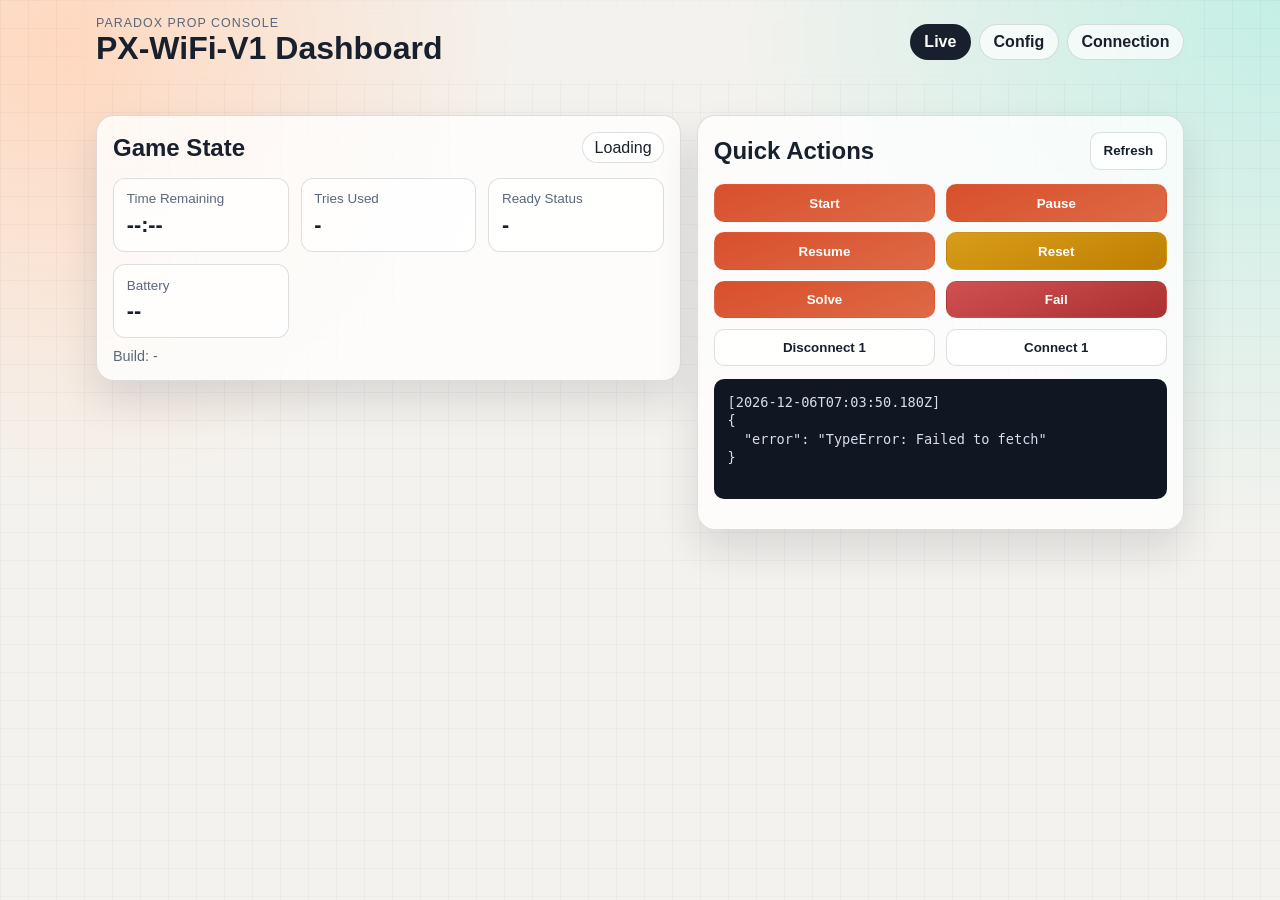
==== webui/index.html @ 4d7a1e97 "wip: Add web UI files for PX-WiFi-V1 configuration and connection management - Created config.html f" ====
<!doctype html>
<html lang="en">
<head>
    <meta charset="utf-8">
    <meta name="viewport" content="width=device-width, initial-scale=1">
    <title>PX-WiFi-V1 Console</title>
    <link rel="stylesheet" href="styles.css">
</head>
<body>
    <div class="bg-grid" aria-hidden="true"></div>
    <header class="topbar wrap">
        <div class="brand">
            <img src="assets/logo.png" alt="Logo" class="brand-logo" onerror="this.style.display='none'">
            <div>
                <p class="kicker">Paradox Prop Console</p>
                <h1>PX-WiFi-V1 Dashboard</h1>
            </div>
        </div>
        <nav class="tabs">
            <a class="tab active" href="index.html">Live</a>
            <a class="tab" href="config.html">Config</a>
            <a class="tab" href="connection.html">Connection</a>
        </nav>
    </header>

    <main class="wrap layout">
        <section class="panel pulse">
            <div class="panel-head">
                <h2>Game State</h2>
                <span id="stateBadge" class="badge">loading</span>
            </div>
            <div class="metrics">
                <div class="metric">
                    <p>Time Remaining</p>
                    <h3 id="timeRemaining">--:--</h3>
                </div>
                <div id="triesMetric" class="metric">
                    <p>Tries Used</p>
                    <h3 id="triesUsed">-</h3>
                </div>
                <div class="metric">
                    <p>Ready Status</p>
                    <h3 id="mode">-</h3>
                </div>
                <div class="metric">
                    <p>Battery</p>
                    <h3 id="batteryValue">--</h3>
                </div>
            </div>
            <p id="buildLine" class="hint">Build: -</p>
        </section>

        <section class="panel">
            <div class="panel-head">
                <h2>Quick Actions</h2>
                <button id="refreshBtn" class="btn btn-ghost">Refresh</button>
            </div>
            <div class="btn-grid">
                <button class="btn" data-cmd='{"command":"start"}'>Start</button>
                <button class="btn" data-cmd='{"command":"pause"}'>Pause</button>
                <button class="btn" data-cmd='{"command":"resume"}'>Resume</button>
                <button class="btn btn-warn" data-cmd='{"command":"reset"}'>Reset</button>
                <button class="btn" data-cmd='{"command":"solve"}'>Solve</button>
                <button class="btn btn-danger" data-cmd='{"command":"fail"}'>Fail</button>
                <button class="btn btn-ghost" data-cmd='{"command":"disconnect","input":1}'>Disconnect 1</button>
                <button class="btn btn-ghost" data-cmd='{"command":"connect","input":1}'>Connect 1</button>
            </div>
            <pre id="actionLog" class="log"></pre>
        </section>
    </main>

    <script src="app.js"></script>
    <script>
        window.PX.pageDashboard();
    </script>
</body>
</html>
---- webui/styles.css ----
:root {
    --ink: #19202d;
    --muted: #5b6779;
    --paper: #f4f2ee;
    --panel: rgba(255, 255, 255, 0.78);
    --line: rgba(25, 32, 45, 0.14);
    --accent: #d94f2b;
    --accent-soft: #f5b08d;
    --ok: #2f8f74;
    --warn: #b57500;
    --bad: #b23a3a;
    --shadow: 0 20px 40px rgba(20, 28, 43, 0.12);
}

* {
    box-sizing: border-box;
}

body {
    margin: 0;
    color: var(--ink);
    font-family: "Space Grotesk", "Avenir Next", "Segoe UI", sans-serif;
    background: radial-gradient(circle at 5% 5%, #ffd8bf, transparent 30%),
        radial-gradient(circle at 100% 0%, #c4efe5, transparent 35%),
        var(--paper);
    min-height: 100vh;
}

h1, h2, h3 {
    font-family: "Bricolage Grotesque", "Trebuchet MS", sans-serif;
    margin: 0;
}

.bg-grid {
    position: fixed;
    inset: 0;
    pointer-events: none;
    opacity: 0.22;
    background-image: linear-gradient(var(--line) 1px, transparent 1px),
        linear-gradient(90deg, var(--line) 1px, transparent 1px);
    background-size: 28px 28px;
}

.wrap {
    max-width: 1120px;
    margin: 0 auto;
    padding: 1rem;
}

.topbar {
    display: flex;
    align-items: center;
    justify-content: space-between;
    gap: 1rem;
    position: sticky;
    top: 0;
    z-index: 10;
    backdrop-filter: blur(8px);
}

.battery-badge {
    margin-left: auto;
    display: inline-flex;
    align-items: center;
    gap: 0.4rem;
    border-radius: 999px;
    border: 1px solid var(--line);
    padding: 0.35rem 0.75rem;
    font-weight: 700;
    background: rgba(255, 255, 255, 0.82);
}

.battery-good {
    color: var(--ok);
}

.battery-warn {
    color: var(--warn);
}

.battery-icon {
    width: 22px;
    height: 14px;
    display: inline-flex;
    align-items: center;
}

.battery-svg {
    width: 22px;
    height: 14px;
    display: block;
}

.brand {
    display: flex;
    align-items: center;
    gap: 0.75rem;
}

.brand-logo {
    width: 44px;
    height: 44px;
    object-fit: contain;
    border-radius: 8px;
    background: rgba(255, 255, 255, 0.7);
    border: 1px solid var(--line);
}

.kicker {
    margin: 0;
    color: var(--muted);
    font-size: 0.78rem;
    letter-spacing: 0.08em;
    text-transform: uppercase;
}

.tabs {
    display: flex;
    gap: 0.5rem;
}

.tab {
    text-decoration: none;
    color: var(--ink);
    border: 1px solid var(--line);
    background: rgba(255, 255, 255, 0.7);
    padding: 0.5rem 0.85rem;
    border-radius: 999px;
    font-weight: 600;
}

.tab.active {
    background: var(--ink);
    color: #fff;
}

.layout {
    display: grid;
    grid-template-columns: 1.2fr 1fr;
    gap: 1rem;
    align-items: start;
    margin-top: 1rem;
}

.layout.single {
    grid-template-columns: 1fr;
}

.panel {
    background: var(--panel);
    border: 1px solid var(--line);
    border-radius: 18px;
    box-shadow: var(--shadow);
    padding: 1rem;
    animation: rise 420ms ease both;
}

.panel.wide {
    grid-column: 1 / -1;
}

.panel-head {
    display: flex;
    justify-content: space-between;
    align-items: center;
    gap: 1rem;
    margin-bottom: 0.9rem;
}

.row-actions {
    display: flex;
    gap: 0.5rem;
    flex-wrap: wrap;
}

.badge {
    border-radius: 999px;
    padding: 0.35rem 0.7rem;
    background: #fff;
    border: 1px solid var(--line);
    text-transform: capitalize;
}

.metrics {
    display: grid;
    grid-template-columns: repeat(3, minmax(0, 1fr));
    gap: 0.75rem;
}

.metric {
    background: rgba(255, 255, 255, 0.7);
    border: 1px solid var(--line);
    border-radius: 12px;
    padding: 0.8rem;
}

.metric p {
    margin: 0 0 0.35rem;
    color: var(--muted);
    font-size: 0.84rem;
}

.metric h3 {
    font-size: 1.35rem;
}

.text-ok {
    color: var(--ok);
}

.text-warn {
    color: var(--warn);
}

.hidden {
    display: none !important;
}

.btn-grid {
    display: grid;
    grid-template-columns: repeat(2, minmax(0, 1fr));
    gap: 0.65rem;
}

.btn {
    border: 1px solid transparent;
    background: linear-gradient(160deg, var(--accent), #de6a46);
    color: #fff;
    font-weight: 700;
    border-radius: 10px;
    padding: 0.65rem 0.8rem;
    cursor: pointer;
}

.btn:hover {
    filter: saturate(1.1);
}

.btn:active {
    transform: translateY(1px);
}

.btn-ghost {
    color: var(--ink);
    background: rgba(255, 255, 255, 0.75);
    border-color: var(--line);
}

.btn-warn {
    background: linear-gradient(160deg, #d89d1b, #bf7f00);
}

.btn-danger {
    background: linear-gradient(160deg, #d15151, #ab3030);
}

.inline-form {
    display: flex;
    align-items: center;
    flex-wrap: wrap;
    gap: 0.55rem;
}

input,
select,
textarea {
    width: 100%;
    border: 1px solid var(--line);
    border-radius: 10px;
    padding: 0.58rem 0.65rem;
    background: rgba(255, 255, 255, 0.86);
    color: var(--ink);
    font: inherit;
}

.inline-form input {
    max-width: 300px;
}

.toggle {
    display: inline-flex;
    align-items: center;
    gap: 0.4rem;
}

.toggle input {
    width: auto;
}

.form-grid {
    display: grid;
    grid-template-columns: repeat(2, minmax(0, 1fr));
    gap: 0.7rem;
}

.form-grid label {
    display: flex;
    flex-direction: column;
    gap: 0.35rem;
    font-size: 0.92rem;
}

.detail-grid {
    display: grid;
    grid-template-columns: repeat(2, minmax(0, 1fr));
    gap: 0.6rem;
}

.detail-item {
    display: flex;
    align-items: baseline;
    justify-content: space-between;
    gap: 0.75rem;
    padding: 0.55rem 0.7rem;
    border: 1px solid var(--line);
    border-radius: 10px;
    background: rgba(255, 255, 255, 0.65);
}

.detail-item span {
    color: var(--muted);
    font-size: 0.85rem;
}

.input-suffix-wrap {
    display: flex;
    align-items: center;
    gap: 0.45rem;
}

.input-suffix {
    border: 1px solid var(--line);
    border-radius: 8px;
    padding: 0.45rem 0.55rem;
    background: rgba(255, 255, 255, 0.68);
    color: var(--muted);
    font-size: 0.85rem;
    white-space: nowrap;
}

.device-apply-wrap {
    display: flex;
    align-items: flex-end;
}

.ssid-list {
    display: grid;
    grid-template-columns: repeat(2, minmax(0, 1fr));
    gap: 0.55rem;
}

.ssid-item {
    display: flex;
    align-items: center;
    justify-content: space-between;
    gap: 0.6rem;
    border: 1px solid var(--line);
    border-radius: 10px;
    padding: 0.55rem 0.65rem;
    background: rgba(255, 255, 255, 0.72);
    cursor: pointer;
}

.ssid-meta {
    display: inline-flex;
    align-items: center;
    gap: 0.45rem;
    color: var(--muted);
    font-size: 0.82rem;
}

.wifi-icon {
    width: 16px;
    height: 16px;
    display: inline-flex;
    align-items: center;
}

.wifi-svg {
    width: 16px;
    height: 16px;
    display: block;
}

.hint {
    margin: 0.6rem 0 0;
    color: var(--muted);
    font-size: 0.9rem;
}

.log {
    margin-top: 0.8rem;
    min-height: 120px;
    max-height: 270px;
    overflow: auto;
    border-radius: 10px;
    border: 1px solid var(--line);
    background: #111722;
    color: #d5deee;
    padding: 0.8rem;
    font-size: 0.85rem;
    line-height: 1.35;
}

.pulse {
    position: relative;
    overflow: hidden;
}

.pulse::after {
    content: "";
    position: absolute;
    inset: -40% auto auto -40%;
    width: 180px;
    height: 180px;
    background: radial-gradient(circle, rgba(47, 143, 116, 0.24), transparent 68%);
    animation: drift 5s ease-in-out infinite;
}

@keyframes rise {
    from {
        opacity: 0;
        transform: translateY(8px);
    }
    to {
        opacity: 1;
        transform: translateY(0);
    }
}

@keyframes drift {
    0%, 100% { transform: translate(0, 0); }
    50% { transform: translate(16px, 14px); }
}

@media (max-width: 820px) {
    .topbar {
        flex-direction: column;
        align-items: flex-start;
    }

    .layout,
    .form-grid {
        grid-template-columns: 1fr;
    }

    .detail-grid,
    .ssid-list {
        grid-template-columns: 1fr;
    }

    .metrics,
    .btn-grid {
        grid-template-columns: repeat(2, minmax(0, 1fr));
    }

    .inline-form input {
        max-width: 100%;
    }
}
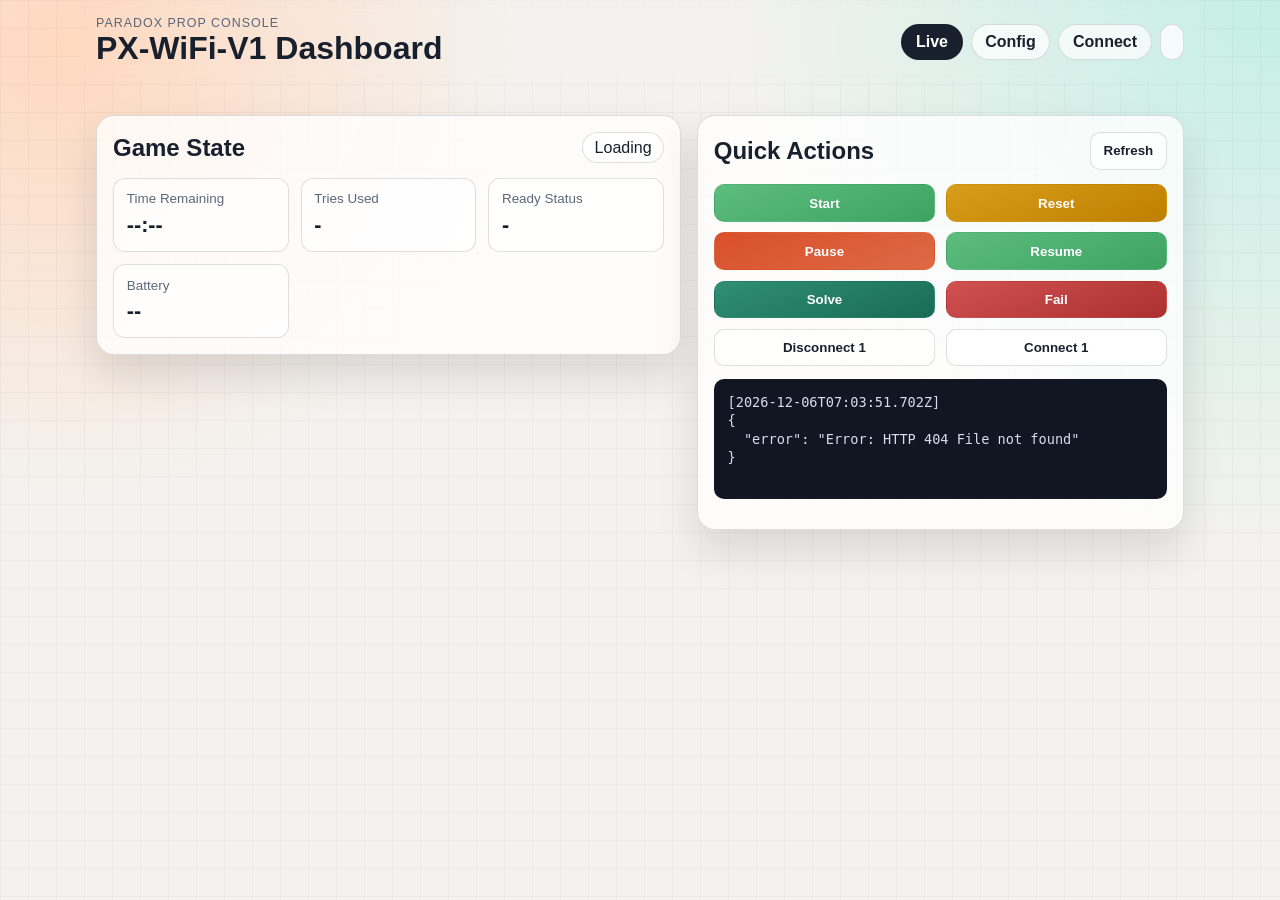
==== commit cb70d76d: "wip: Enhance WiFi connection management and UI updates - Added functions to manage and display WiFi " ====
--- a/webui/index.html
+++ b/webui/index.html
@@ -19,7 +19,8 @@
         <nav class="tabs">
             <a class="tab active" href="index.html">Live</a>
             <a class="tab" href="config.html">Config</a>
-            <a class="tab" href="connection.html">Connection</a>
+            <a class="tab" href="connection.html">Connect</a>
+            <div class="status-icons" id="statusIcons"></div>
         </nav>
     </header>
 
@@ -47,7 +48,7 @@
                     <h3 id="batteryValue">--</h3>
                 </div>
             </div>
-            <p id="buildLine" class="hint">Build: -</p>
+
         </section>
 
         <section class="panel">
@@ -56,11 +57,11 @@
                 <button id="refreshBtn" class="btn btn-ghost">Refresh</button>
             </div>
             <div class="btn-grid">
-                <button class="btn" data-cmd='{"command":"start"}'>Start</button>
+                <button class="btn btn-start" data-cmd='{"command":"start"}'>Start</button>
+                <button class="btn btn-warn" data-cmd='{"command":"reset"}'>Reset</button>
                 <button class="btn" data-cmd='{"command":"pause"}'>Pause</button>
-                <button class="btn" data-cmd='{"command":"resume"}'>Resume</button>
-                <button class="btn btn-warn" data-cmd='{"command":"reset"}'>Reset</button>
-                <button class="btn" data-cmd='{"command":"solve"}'>Solve</button>
+                <button class="btn btn-resume" data-cmd='{"command":"resume"}'>Resume</button>
+                <button class="btn btn-solve" data-cmd='{"command":"solve"}'>Solve</button>
                 <button class="btn btn-danger" data-cmd='{"command":"fail"}'>Fail</button>
                 <button class="btn btn-ghost" data-cmd='{"command":"disconnect","input":1}'>Disconnect 1</button>
                 <button class="btn btn-ghost" data-cmd='{"command":"connect","input":1}'>Connect 1</button>
--- a/webui/styles.css
+++ b/webui/styles.css
@@ -59,14 +59,21 @@
 }
 
 .battery-badge {
+    display: inline-flex;
+    align-items: center;
+    gap: 0.4rem;
+    font-weight: 700;
+    font-size: 0.85rem;
+}
+
+.status-icons {
+    display: inline-flex;
+    align-items: center;
+    gap: 0.5rem;
     margin-left: auto;
-    display: inline-flex;
-    align-items: center;
-    gap: 0.4rem;
     border-radius: 999px;
     border: 1px solid var(--line);
-    padding: 0.35rem 0.75rem;
-    font-weight: 700;
+    padding: 0.3rem 0.7rem;
     background: rgba(255, 255, 255, 0.82);
 }
 
@@ -152,6 +159,7 @@
     border-radius: 18px;
     box-shadow: var(--shadow);
     padding: 1rem;
+    overflow: hidden;
     animation: rise 420ms ease both;
 }
 
@@ -254,6 +262,78 @@
     background: linear-gradient(160deg, #d15151, #ab3030);
 }
 
+.btn-start {
+    background: linear-gradient(160deg, #5dbd7e, #3da362);
+}
+
+.btn-resume {
+    background: linear-gradient(160deg, #5dbd7e, #3da362);
+}
+
+.btn-solve {
+    background: linear-gradient(160deg, #2f8f74, #1a6b55);
+}
+
+.wifi-status {
+    display: flex;
+    align-items: center;
+    gap: 0.5rem;
+    margin-bottom: 0.7rem;
+    font-weight: 600;
+}
+
+.wifi-badge {
+    display: inline-flex;
+    align-items: center;
+    gap: 0.35rem;
+    font-size: 0.82rem;
+    font-weight: 700;
+}
+
+.network-name-row {
+    display: flex;
+    align-items: flex-end;
+    gap: 0.7rem;
+}
+
+.network-name-label {
+    flex: 1;
+    display: flex;
+    flex-direction: column;
+    gap: 0.35rem;
+    font-size: 0.92rem;
+}
+
+.toggle-row {
+    display: flex;
+    align-items: center;
+    gap: 0.5rem;
+    cursor: pointer;
+    font-size: 0.92rem;
+}
+
+.toggle-row input[type="checkbox"] {
+    width: 1.1rem;
+    height: 1.1rem;
+    accent-color: var(--accent);
+    cursor: pointer;
+}
+
+.ap-bottom-row {
+    display: flex;
+    align-items: center;
+    justify-content: space-between;
+    gap: 0.7rem;
+    flex-wrap: wrap;
+}
+
+.row-actions-right {
+    display: flex;
+    gap: 0.5rem;
+    flex-wrap: wrap;
+    margin-left: auto;
+}
+
 .inline-form {
     display: flex;
     align-items: center;
@@ -398,6 +478,8 @@
     background: #111722;
     color: #d5deee;
     padding: 0.8rem;
+    white-space: pre-wrap;
+    word-break: break-word;
     font-size: 0.85rem;
     line-height: 1.35;
 }
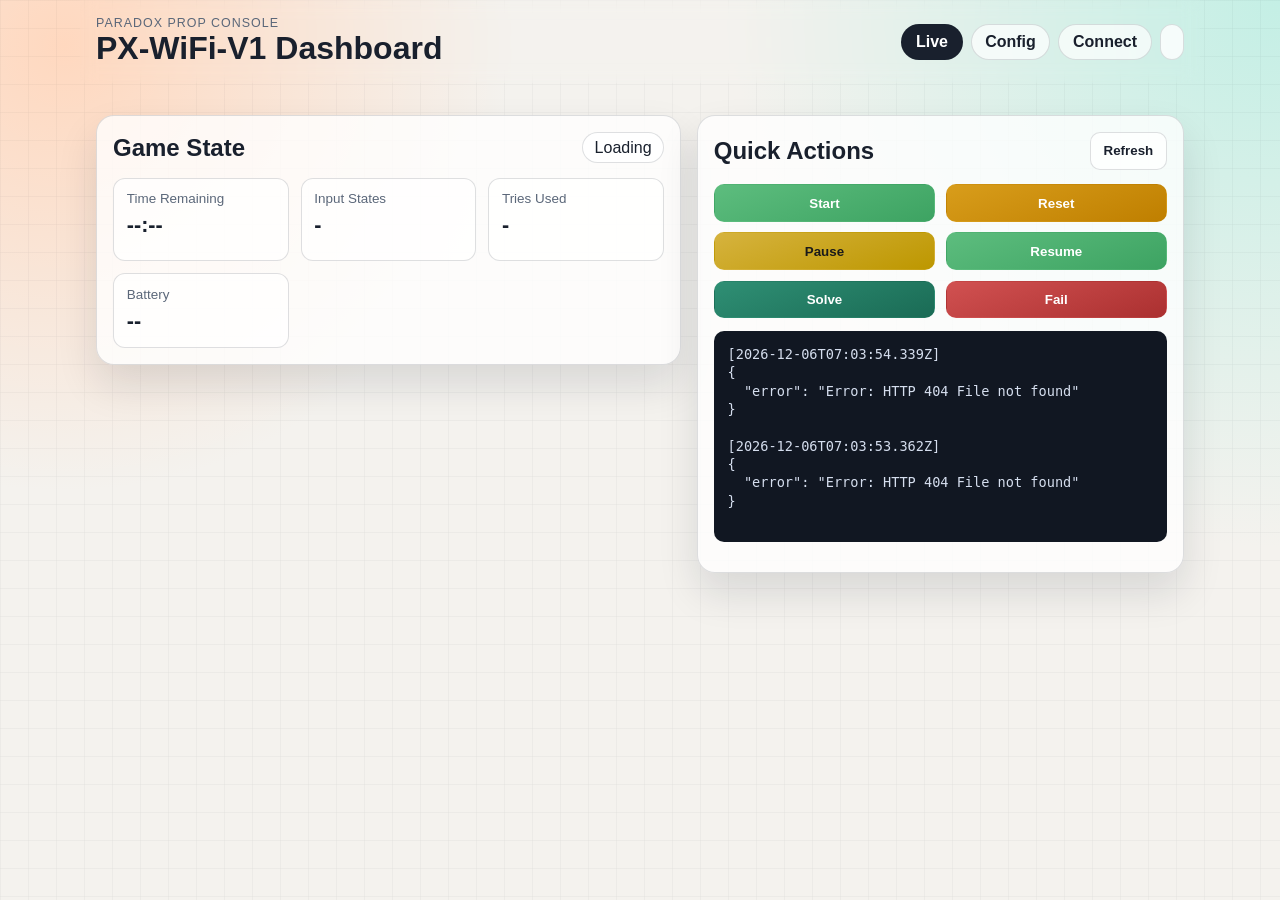
==== commit 3ec1a80d: "wip: Add DNS server component and enhance web UI - Implemented a DNS server to handle A type queries" ====
--- a/webui/index.html
+++ b/webui/index.html
@@ -25,7 +25,7 @@
     </header>
 
     <main class="wrap layout">
-        <section class="panel pulse">
+        <section class="panel pulse" id="gameStatePanel">
             <div class="panel-head">
                 <h2>Game State</h2>
                 <span id="stateBadge" class="badge">loading</span>
@@ -35,20 +35,20 @@
                     <p>Time Remaining</p>
                     <h3 id="timeRemaining">--:--</h3>
                 </div>
+                <div class="metric">
+                    <p>Input States</p>
+                    <h3 id="inputStatesSummary">-</h3>
+                    <div id="inputIndicators" class="input-indicators"></div>
+                </div>
                 <div id="triesMetric" class="metric">
                     <p>Tries Used</p>
                     <h3 id="triesUsed">-</h3>
-                </div>
-                <div class="metric">
-                    <p>Ready Status</p>
-                    <h3 id="mode">-</h3>
                 </div>
                 <div class="metric">
                     <p>Battery</p>
                     <h3 id="batteryValue">--</h3>
                 </div>
             </div>
-
         </section>
 
         <section class="panel">
@@ -59,12 +59,10 @@
             <div class="btn-grid">
                 <button class="btn btn-start" data-cmd='{"command":"start"}'>Start</button>
                 <button class="btn btn-warn" data-cmd='{"command":"reset"}'>Reset</button>
-                <button class="btn" data-cmd='{"command":"pause"}'>Pause</button>
+                <button class="btn btn-pause" data-cmd='{"command":"pause"}'>Pause</button>
                 <button class="btn btn-resume" data-cmd='{"command":"resume"}'>Resume</button>
                 <button class="btn btn-solve" data-cmd='{"command":"solve"}'>Solve</button>
                 <button class="btn btn-danger" data-cmd='{"command":"fail"}'>Fail</button>
-                <button class="btn btn-ghost" data-cmd='{"command":"disconnect","input":1}'>Disconnect 1</button>
-                <button class="btn btn-ghost" data-cmd='{"command":"connect","input":1}'>Connect 1</button>
             </div>
             <pre id="actionLog" class="log"></pre>
         </section>
--- a/webui/styles.css
+++ b/webui/styles.css
@@ -189,6 +189,42 @@
     text-transform: capitalize;
 }
 
+.badge.state-ready {
+    background: #2f8f74;
+    color: #fff;
+    border-color: rgba(0, 0, 0, 0.1);
+}
+
+.badge.state-not-ready {
+    background: #bf7f00;
+    color: #fff;
+    border-color: rgba(0, 0, 0, 0.1);
+}
+
+.badge.state-running {
+    background: #ffffff;
+    color: #19202d;
+    border-color: rgba(25, 32, 45, 0.2);
+}
+
+.badge.state-paused {
+    background: #d1a100;
+    color: #1a1a1a;
+    border-color: rgba(0, 0, 0, 0.1);
+}
+
+.badge.state-solved {
+    background: #1a6b55;
+    color: #fff;
+    border-color: rgba(0, 0, 0, 0.1);
+}
+
+.badge.state-failed {
+    background: #8e2323;
+    color: #fff;
+    border-color: rgba(0, 0, 0, 0.1);
+}
+
 .metrics {
     display: grid;
     grid-template-columns: repeat(3, minmax(0, 1fr));
@@ -270,8 +306,70 @@
     background: linear-gradient(160deg, #5dbd7e, #3da362);
 }
 
+.btn-pause {
+    background: linear-gradient(160deg, #d6b33e, #bd9700);
+    color: #1a1a1a;
+}
+
 .btn-solve {
     background: linear-gradient(160deg, #2f8f74, #1a6b55);
+}
+
+.input-indicators {
+    display: flex;
+    justify-content: flex-start;
+    flex-wrap: wrap;
+    gap: 0.4rem;
+    padding: 0.6rem 0 0;
+}
+
+.input-dot {
+    display: inline-flex;
+    align-items: center;
+    justify-content: center;
+    width: 1.6rem;
+    height: 1.6rem;
+    border-radius: 50%;
+    font-size: 0.75rem;
+    font-weight: 800;
+    color: #fff;
+    line-height: 1;
+}
+
+.input-dot.connected {
+    background: var(--ok);
+}
+
+.input-dot.disconnected {
+    background: var(--bad);
+}
+
+.input-dot.inactive {
+    background: #b0b0b0;
+}
+
+#gameStatePanel.state-ready {
+    background: linear-gradient(180deg, rgba(47, 143, 116, 0.24), rgba(255, 255, 255, 0.78));
+}
+
+#gameStatePanel.state-not-ready {
+    background: linear-gradient(180deg, rgba(191, 127, 0, 0.26), rgba(255, 255, 255, 0.78));
+}
+
+#gameStatePanel.state-running {
+    background: linear-gradient(180deg, rgba(255, 255, 255, 0.94), rgba(255, 255, 255, 0.78));
+}
+
+#gameStatePanel.state-paused {
+    background: linear-gradient(180deg, rgba(214, 179, 62, 0.28), rgba(255, 255, 255, 0.78));
+}
+
+#gameStatePanel.state-solved {
+    background: linear-gradient(180deg, rgba(26, 107, 85, 0.38), rgba(255, 255, 255, 0.78));
+}
+
+#gameStatePanel.state-failed {
+    background: linear-gradient(180deg, rgba(142, 35, 35, 0.38), rgba(255, 255, 255, 0.78));
 }
 
 .wifi-status {
